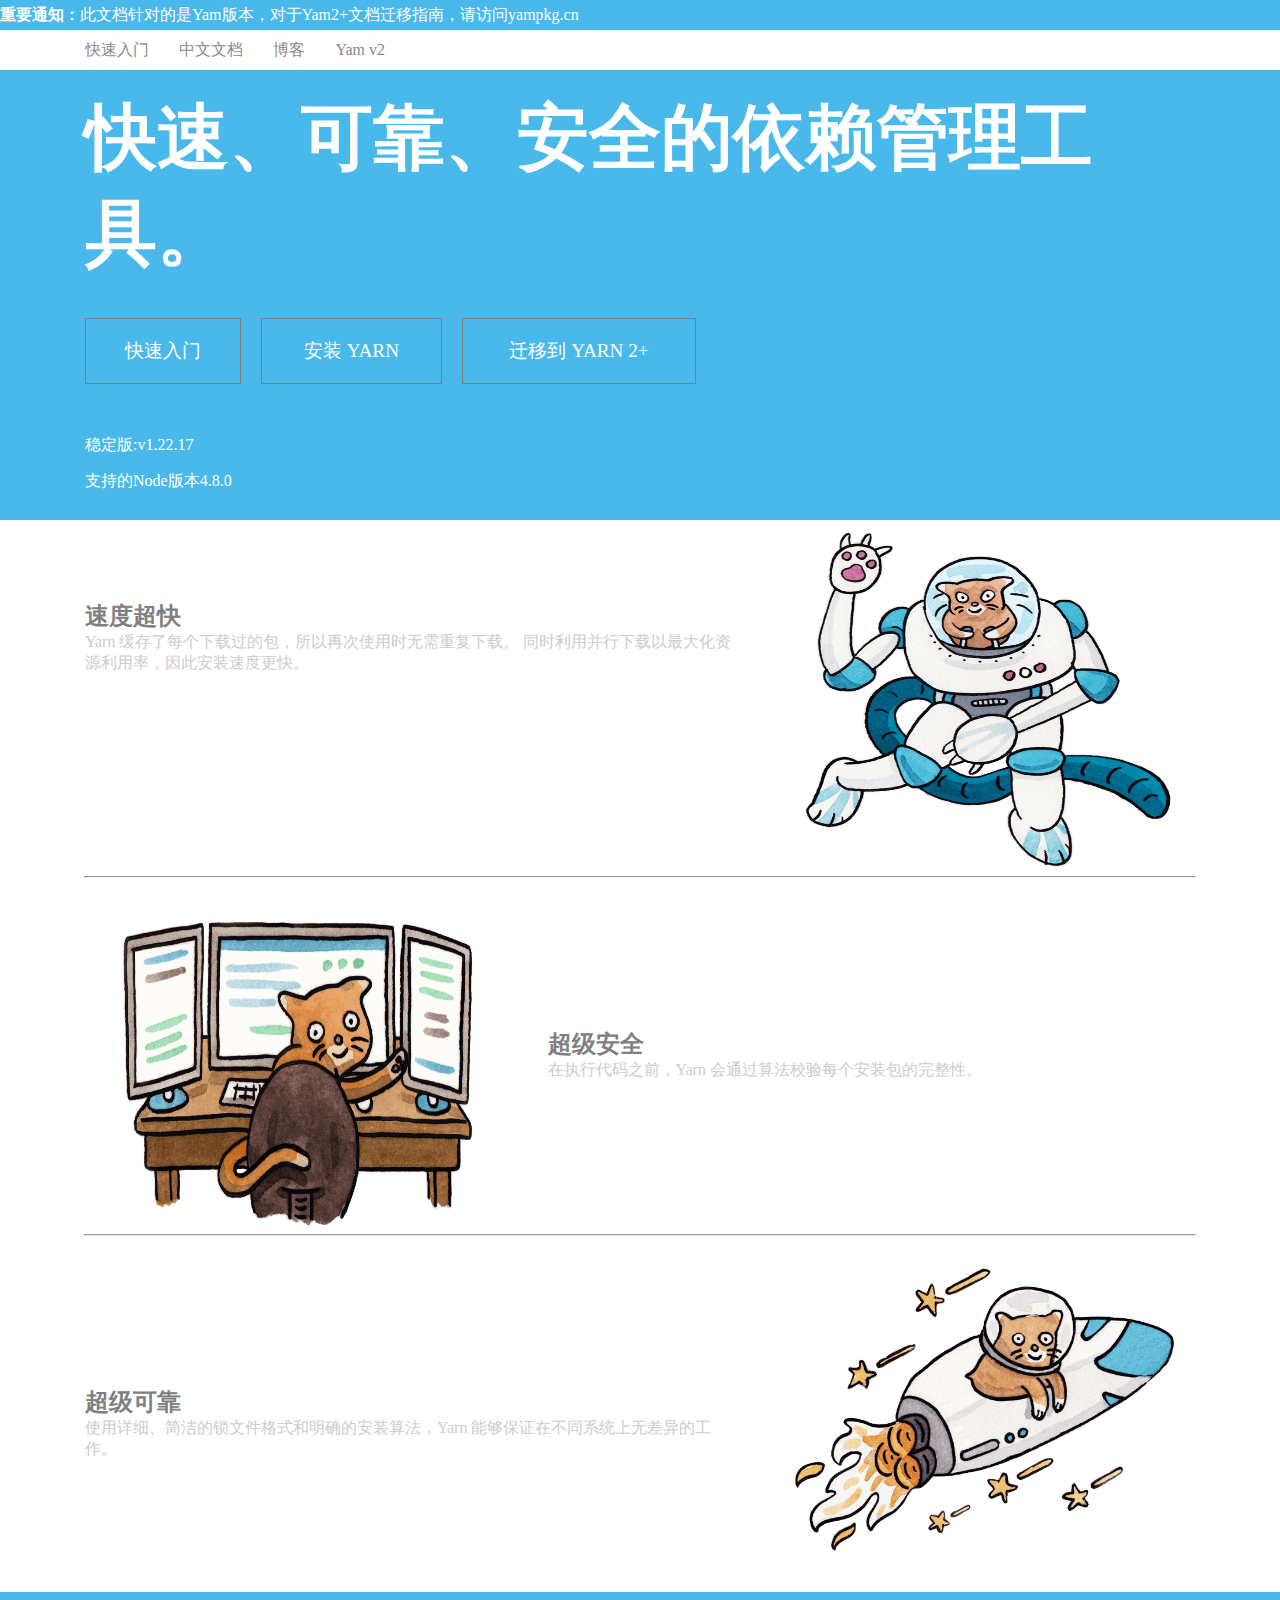
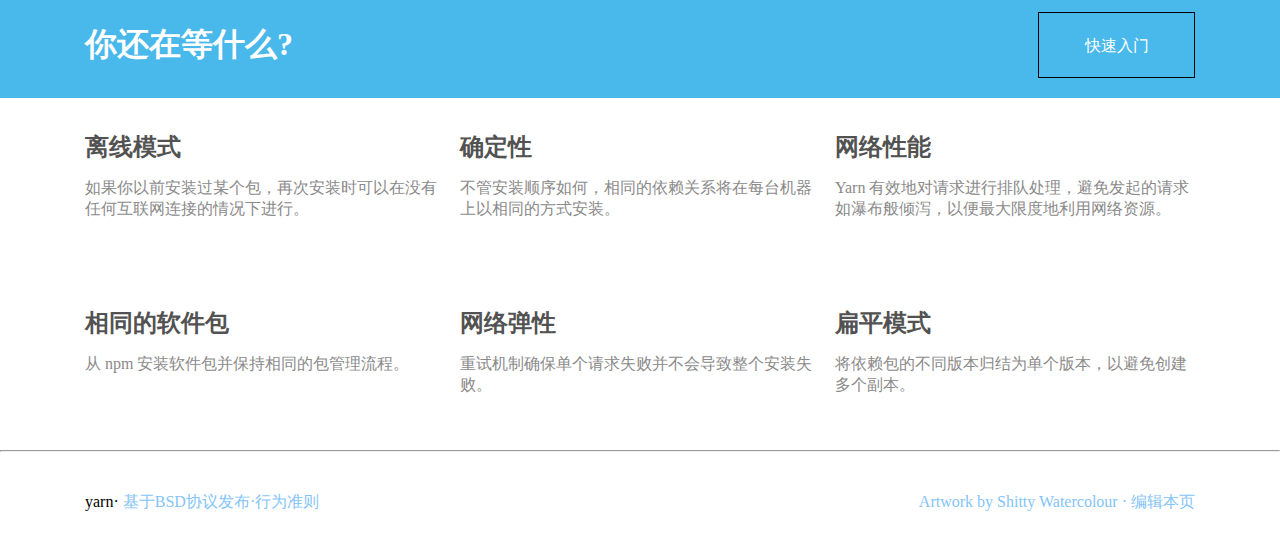
==== index.html @ 61033723 "one提交" ====
<!DOCTYPE html>
<html lang="en">
<head>
    <meta charset="UTF-8">
    <meta name="viewport" content="width=device-width, initial-scale=1.0">
    <title>Document</title>
    <link rel="stylesheet" href="css/index.css">
</head>
<body>
    <div class="top-notice">
        <h4>重要通知：</h4>
        <p>此文档针对的是Yam版本，对于Yam2+文档迁移指南，请访问yampkg.cn</p>
    </div>
    <div class="top-nav">
        <div class="topnav-center w">
            <ul>
                <li><a href="#">快速入门</a></li>
                <li><a href="#">中文文档</a></li>
                <li><a href="#">博客</a></li>
                <li><a href="#">Yam v2</a></li>
            </ul>
            <ul>
                <li><a href="#">

                </a></li>
                <li><a href="#">

                </a></li>
                <li><a href="#">

                </a></li>
                <li><a href="#">

                </a></li>
            </ul>
        </div>
    </div>
    <!-- top结束 -->
    <!-- banner下载部分 -->
    <div class="banner-dow">
        <div class="download w">
            <h1>快速、可靠、安全的依赖管理工具。</h1>
            <div class="dow-nav">
                <div class="door">
                    <a href="#">快速入门</a>
                </div>
                <div class="yarn">
                    <a href="#">安装 YARN</a>

                </div>
                <div class="yarn2">
                    <a href="#">迁移到 YARN 2+</a>
                </div>
            </div>
            <div class="dow-foot">
                <p><a href="#">稳定版:v1.22.17</a></p>
                <p><a href="#">支持的Node版本4.8.0</a></p>
            </div>
        </div>
    </div>
    <!-- banner下载部分结束 -->
     <!-- 介绍部分开始 -->
      <div class="introduce">
        <div class="intro-mean w">
            <div class="intro-l">
                <h2>速度超快</h2>
                <p>
                    Yarn 缓存了每个下载过的包，所以再次使用时无需重复下载。 同时利用并行下载以最大化资源利用率，因此安装速度更快。
                </p>
            </div>
            <div class="intro-r">
              <img src="images/2.png" alt="">
            </div>
        </div>
        <hr class="w">
        <div class="intro-mean w">
            <div class="intro-r">
                <img src="images/3.png" alt="">
              </div>
            <div class="intro-l">
                <h2>超级安全</h2>
                <p>
                     在执行代码之前，Yarn 会通过算法校验每个安装包的完整性。
                </p>
            </div>
            
        </div>
        <hr class="w">
        <div class="intro-mean w">
            <div class="intro-l intro-3">
                <h2>超级可靠</h2>
                <p>
                    使用详细、简洁的锁文件格式和明确的安装算法，Yarn 能够保证在不同系统上无差异的工作。
                </p>
            </div>
            <div class="intro-r">
              <img src="images/1.png" alt="">
            </div>
        </div>
      </div>
      <!-- 介绍结束 -->
       <div class="what">
            <div class="what-center w">
                <h1>你还在等什么?</h1>
                <div class="what-door">
                    <a href="#">快速入门</a>
                </div>
            </div>
       </div>
       <!-- what结束 -->
        <!-- end开始 -->
         <div class="end w">
            <ul>
                <li><a href="#">
                    <h2>
                        离线模式
                    </h2>
                    <p>
                        如果你以前安装过某个包，再次安装时可以在没有任何互联网连接的情况下进行。
                    </p>
                </a></li>
                <li><a href="#">
                    <h2>
                        确定性
                    </h2>
                    <p>
                        不管安装顺序如何，相同的依赖关系将在每台机器上以相同的方式安装。 
                    </p>
                </a></li>
                <li><a href="#">
                    <h2>
                        网络性能
                    </h2>
                    <p>
                        Yarn 有效地对请求进行排队处理，避免发起的请求如瀑布般倾泻，以便最大限度地利用网络资源。
                    </p>
                </a></li>
                <li><a href="#">
                    <h2>
                        相同的软件包
                    </h2>
                    <p>
                        从 npm 安装软件包并保持相同的包管理流程。
                    </p>
                </a></li>
                <li><a href="#">
                    <h2>
                        网络弹性
                    </h2>
                    <p>
                        重试机制确保单个请求失败并不会导致整个安装失败。
                    </p>
                </a></li>
                <li><a href="#">
                    <h2>
                        扁平模式
                    </h2>
                    <p>
                        将依赖包的不同版本归结为单个版本，以避免创建多个副本。
                    </p>
                </a></li>
            </ul>
         </div>
         <hr>
         <!-- foot开始 -->
         <div class="foot w">
            <p>
                <span>yarn·</span>
                <a href="#">
                    基于BSD协议发布·行为准则
                </a>
                
            </p>
            <p>
                <a href="#">
                  Artwork by Shitty Watercolour · 编辑本页
                </a>
                
            </p>
         </div>

</body>
</html>
---- css/index.css ----
* {
    margin: 0;
    padding: 0;
}

ul li {
    list-style: none;
}

a {
    text-decoration: none;
}

input {
    border: none;
    outline: none;
}

.w {
    width: 1110px;
    margin: 0 auto;
}

.top-notice {
    height: 30px;
    background-color: rgb(73, 184, 235);
    display: flex;
    align-items: center;
    color: white;
}

.top-nav {
    height: 40px;
    display: flex;
    align-items: center;
    justify-content: center;
}

.topnav-center {
    width: 1110px;
    color: #928e8e;
    height: 40px;
    display: flex;
    justify-content: space-between;
   
}

ul {
    width: 300px;
    height: 40px;
   
    display: flex;
    justify-content: space-between;
    align-items: center;
}

ul li a {
    display: block;
    color: #8b8a8a;
}
/* banner下载部分 */
.banner-dow {
    height: 410px;
    background-color: rgb(73, 184, 235);
    padding: 20px 0;
}

h1 {
    color: white;
    font-size: 4.5em;
}

.dow-nav {
    display: flex;
    height: 138px;
    justify-content: left;
    align-items: center;
}

.dow-nav a {
    color: white;
    display: block;
    height: 64px;
    font-size: 1.2rem;
    text-align: center;
    line-height: 64px;
}

.dow-nav div {
    height: 64px;
    border: 1px solid gray;
    margin-right: 20px;
}

.dow-nav .door {
    width: 154px;
}

.dow-nav .yarn {
    width: 179px;
}

.dow-nav .yarn2 {
    width: 232px;
}

.dow-foot a {
    color: white;
    display: block;
}

.dow-foot p {
    margin-top: 15px;
}

/* banner下载部分结束 */
/* 介绍部分开始 */

.introduce .intro-mean {
    height: 316px;
    display: flex;
    justify-content: space-between;
    align-items: center;
    padding: 20px 0;
}

.introduce .intro-mean img {
    width: 432.5px;
    height: 346px;
    vertical-align: middle;
}

.intro-l {
    width: 647.5px;
    height: 196px;
}

.intro-mean .intro-l:last-child h2
 {
    margin-top: 70px;
    color: gray;
}

.intro-3 h2 {
    margin-top: 70px;
    
}

.intro-mean p {
    color: #ccc;
}

.intro-mean h2 {
    color: gray;
}

.intro-r {
    width: 433px;
    height: 346px;
}

/* 介绍结束 */

.what {
    /* height: 136px; */
    background-color: rgb(73, 184, 235);
    padding: 20px 0;
}

.what-center {
    display: flex;
    justify-content: space-between;
    align-items: center;
    color: white;
}

.what-center h1 {
    font-size: 2rem;
}

.what-door {
    width: 155px;
    height: 64px;
    border: 1px solid black;
}

.what-door a {
    display: block;
    height: 65px;
    line-height: 65px;
    text-align: center;
    color: white;
}

/* what结束 */
/* end开始 */
.end {
    height: 352px;
}
.end ul {
    width: 100%;
    height: 352px;
    display: flex;
    justify-content: space-between;
    align-items: center;
    flex-wrap: wrap;
}
.end li {
    height: 130px;
    width: 360px;
    margin-top: 20px;
}

.end h2 {
    color: rgb(82, 82, 82);
    margin-bottom: 15px;
}

/* end结束 foot开始 */
.foot {
    height: 100px;
}
.foot a {
    /* display: block; */
    color: rgb(132, 196, 248);
}

.foot p:first-child {
    float: left;
}

.foot p:last-child {
    float: right;
}

.foot p {
    margin-top: 40px;
}
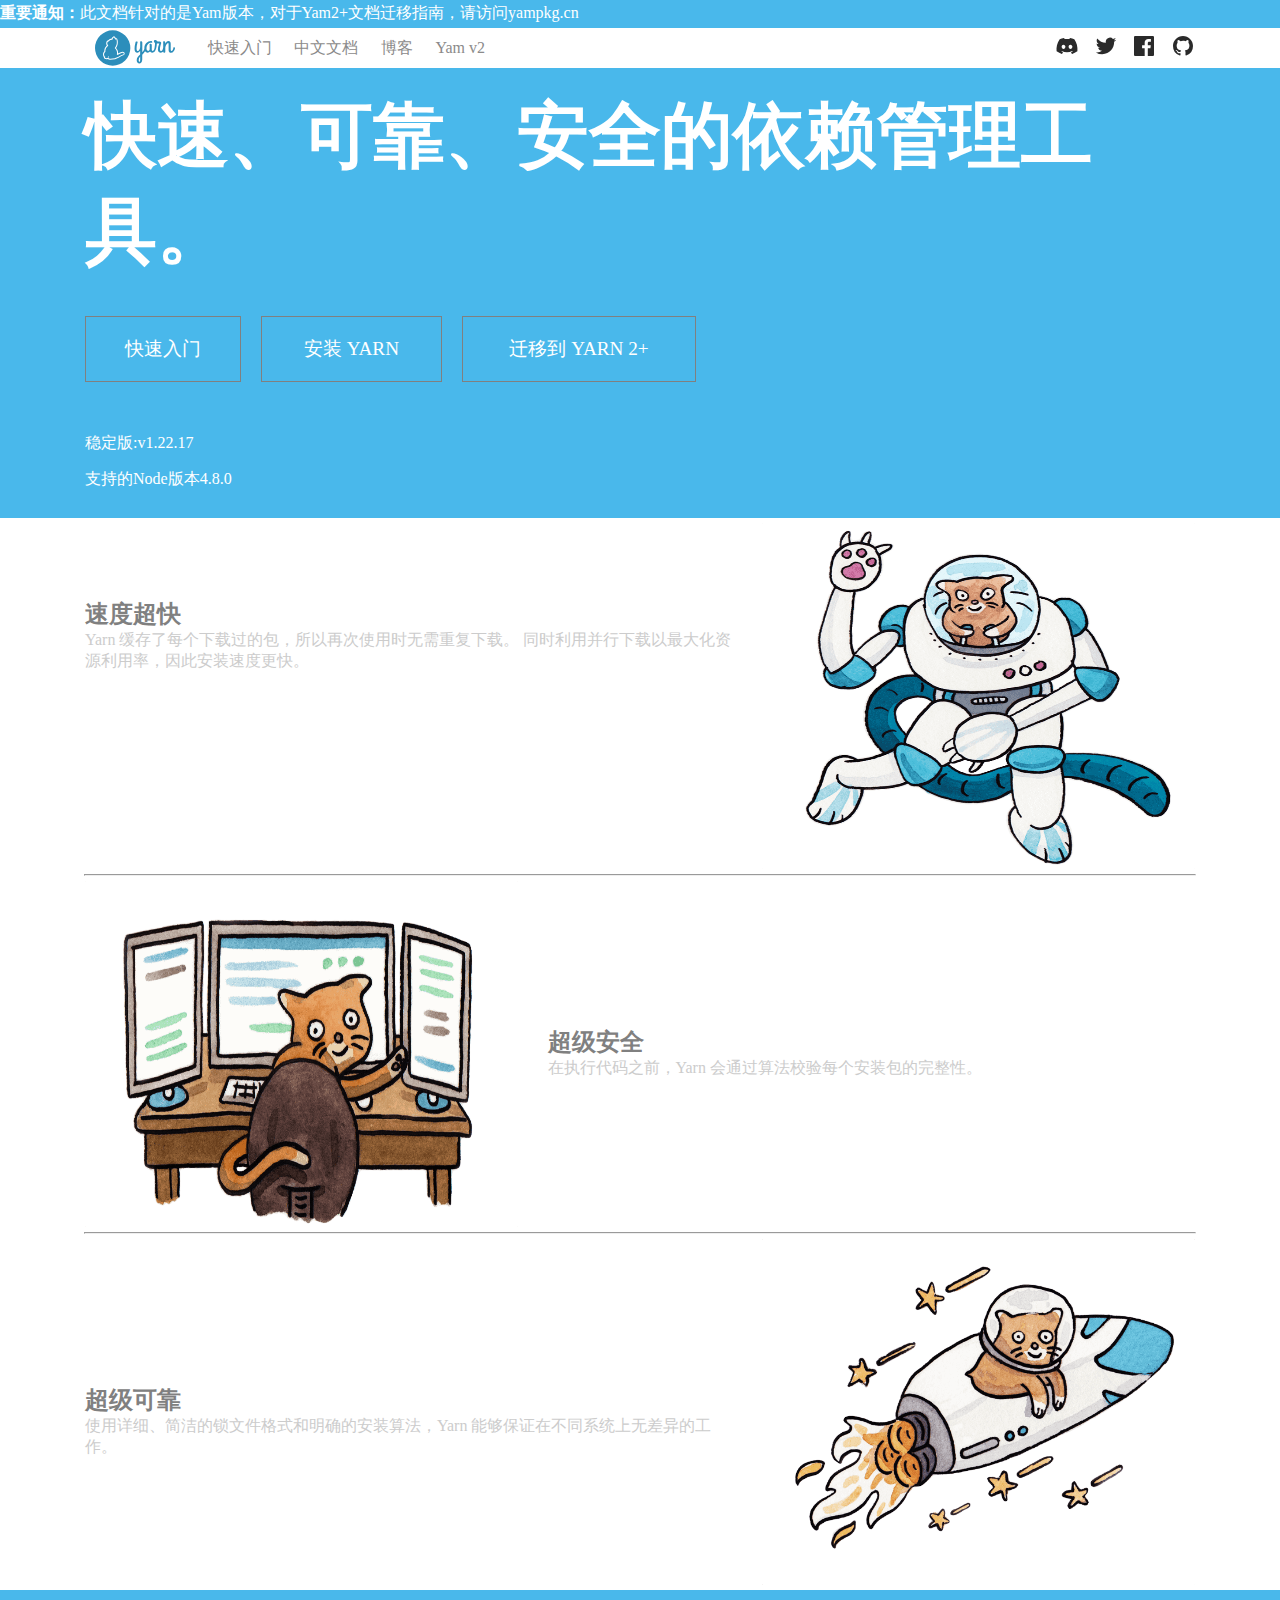
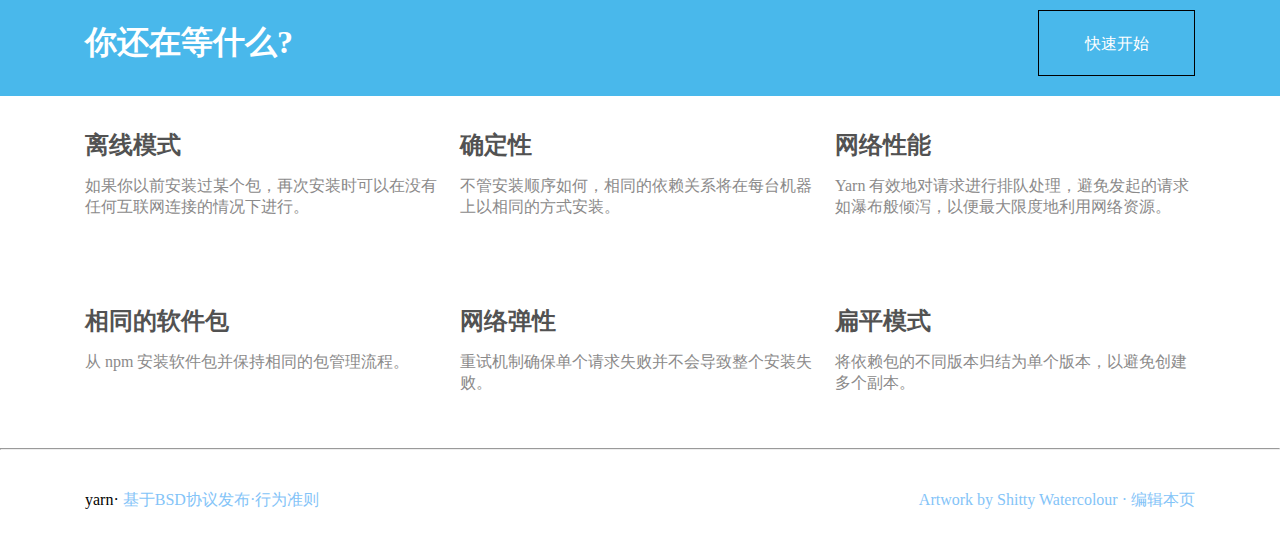
==== commit a97b8be7: "上传js跳转链接" ====
--- a/index.html
+++ b/index.html
@@ -7,6 +7,25 @@
     <link rel="stylesheet" href="css/index.css">
 </head>
 <body>
+    <svg height="0" width="0">
+        <symbol id ="discord" xmlns="http://www.w3.org/2000/svg" viewBox="0 0 24 24">
+            <path fill="#2a2a2a"
+                d="M19.27 5.33C17.94 4.71 16.5 4.26 15 4a.1.1 0 0 0-.07.03c-.18.33-.39.76-.53 1.09a16.1 16.1 0 0 0-4.8 0c-.14-.34-.35-.76-.54-1.09c-.01-.02-.04-.03-.07-.03c-1.5.26-2.93.71-4.27 1.33c-.01 0-.02.01-.03.02c-2.72 4.07-3.47 8.03-3.1 11.95c0 .02.01.04.03.05c1.8 1.32 3.53 2.12 5.24 2.65c.03.01.06 0 .07-.02c.4-.55.76-1.13 1.07-1.74c.02-.04 0-.08-.04-.09c-.57-.22-1.11-.48-1.64-.78c-.04-.02-.04-.08-.01-.11c.11-.08.22-.17.33-.25c.02-.02.05-.02.07-.01c3.44 1.57 7.15 1.57 10.55 0c.02-.01.05-.01.07.01c.11.09.22.17.33.26c.04.03.04.09-.01.11c-.52.31-1.07.56-1.64.78c-.04.01-.05.06-.04.09c.32.61.68 1.19 1.07 1.74c.03.01.06.02.09.01c1.72-.53 3.45-1.33 5.25-2.65c.02-.01.03-.03.03-.05c.44-4.53-.73-8.46-3.1-11.95c-.01-.01-.02-.02-.04-.02M8.52 14.91c-1.03 0-1.89-.95-1.89-2.12s.84-2.12 1.89-2.12c1.06 0 1.9.96 1.89 2.12c0 1.17-.84 2.12-1.89 2.12m6.97 0c-1.03 0-1.89-.95-1.89-2.12s.84-2.12 1.89-2.12c1.06 0 1.9.96 1.89 2.12c0 1.17-.83 2.12-1.89 2.12" />
+        </symbol>
+        <symbol id ="t" xmlns="http://www.w3.org/2000/svg" viewBox="0 0 24 24">
+            <path fill="#2a2a2a"
+                d="M22.213 5.656a8.4 8.4 0 0 1-2.402.658A4.2 4.2 0 0 0 21.649 4c-.82.488-1.719.83-2.655 1.015a4.182 4.182 0 0 0-7.126 3.814a11.87 11.87 0 0 1-8.621-4.37a4.17 4.17 0 0 0-.566 2.103c0 1.45.739 2.731 1.86 3.481a4.2 4.2 0 0 1-1.894-.523v.051a4.185 4.185 0 0 0 3.355 4.102a4.2 4.2 0 0 1-1.89.072A4.185 4.185 0 0 0 8.02 16.65a8.4 8.4 0 0 1-6.192 1.732a11.83 11.83 0 0 0 6.41 1.88c7.694 0 11.9-6.373 11.9-11.9q0-.271-.012-.541a8.5 8.5 0 0 0 2.086-2.164" />
+         </symbol>
+        <symbol id="f" xmlns="http://www.w3.org/2000/svg" viewBox="0 0 24 24">
+            <path fill="#2a2a2a"
+                d="M20.9 2H3.1A1.1 1.1 0 0 0 2 3.1v17.8A1.1 1.1 0 0 0 3.1 22h9.58v-7.75h-2.6v-3h2.6V9a3.64 3.64 0 0 1 3.88-4a20 20 0 0 1 2.33.12v2.7H17.3c-1.26 0-1.5.6-1.5 1.47v1.93h3l-.39 3H15.8V22h5.1a1.1 1.1 0 0 0 1.1-1.1V3.1A1.1 1.1 0 0 0 20.9 2" />
+        </symbol>
+        <symbol id="github" xmlns="http://www.w3.org/2000/svg" viewBox="0 0 24 24">
+            <path fill="#2a2a2a"
+                d="M12.001 2c-5.525 0-10 4.475-10 10a9.99 9.99 0 0 0 6.837 9.488c.5.087.688-.213.688-.476c0-.237-.013-1.024-.013-1.862c-2.512.463-3.162-.612-3.362-1.175c-.113-.288-.6-1.175-1.025-1.413c-.35-.187-.85-.65-.013-.662c.788-.013 1.35.725 1.538 1.025c.9 1.512 2.337 1.087 2.912.825c.088-.65.35-1.087.638-1.337c-2.225-.25-4.55-1.113-4.55-4.938c0-1.088.387-1.987 1.025-2.687c-.1-.25-.45-1.275.1-2.65c0 0 .837-.263 2.75 1.024a9.3 9.3 0 0 1 2.5-.337c.85 0 1.7.112 2.5.337c1.913-1.3 2.75-1.024 2.75-1.024c.55 1.375.2 2.4.1 2.65c.637.7 1.025 1.587 1.025 2.687c0 3.838-2.337 4.688-4.562 4.938c.362.312.675.912.675 1.85c0 1.337-.013 2.412-.013 2.75c0 .262.188.574.688.474A10.02 10.02 0 0 0 22 12c0-5.525-4.475-10-10-10" />
+        </symbol>
+
+    </svg>
     <div class="top-notice">
         <h4>重要通知：</h4>
         <p>此文档针对的是Yam版本，对于Yam2+文档迁移指南，请访问yampkg.cn</p>
@@ -14,6 +33,9 @@
     <div class="top-nav">
         <div class="topnav-center w">
             <ul>
+                <li><a href="#">
+                    <img src="images/yarn.svg" alt="">
+                </a></li>
                 <li><a href="#">快速入门</a></li>
                 <li><a href="#">中文文档</a></li>
                 <li><a href="#">博客</a></li>
@@ -21,16 +43,24 @@
             </ul>
             <ul>
                 <li><a href="#">
-
-                </a></li>
-                <li><a href="#">
-
-                </a></li>
-                <li><a href="#">
-
-                </a></li>
-                <li><a href="#">
-
+                    <svg width="24px" height="24px">
+                        <use xlink:href="#discord"></use>
+                    </svg>
+                </a></li>
+                <li><a href="#">
+                    <svg width="24px" height="24px">
+                        <use xlink:href="#t"></use>
+                    </svg>
+                </a></li>
+                <li><a href="#">
+                    <svg width="24px" height="24px">
+                        <use xlink:href="#f"></use>
+                    </svg>
+                </a></li>
+                <li><a href="#">
+                    <svg width="24px" height="24px">
+                        <use xlink:href="#github"></use>
+                    </svg>
                 </a></li>
             </ul>
         </div>
@@ -103,7 +133,7 @@
             <div class="what-center w">
                 <h1>你还在等什么?</h1>
                 <div class="what-door">
-                    <a href="#">快速入门</a>
+                    <a href="js.html">快速开始</a>
                 </div>
             </div>
        </div>
--- a/css/index.css
+++ b/css/index.css
@@ -22,6 +22,7 @@
 }
 
 .top-notice {
+    margin-top: -20px;
     height: 30px;
     background-color: rgb(73, 184, 235);
     display: flex;
@@ -34,6 +35,13 @@
     display: flex;
     align-items: center;
     justify-content: center;
+}
+
+.top-nav img {
+    width: 100px;
+    height: 80px;
+    vertical-align: middle;
+
 }
 
 .topnav-center {
@@ -45,14 +53,24 @@
    
 }
 
-ul {
-    width: 300px;
+.topnav-center ul:first-child {
+    width: 400px;
     height: 40px;
    
     display: flex;
     justify-content: space-between;
     align-items: center;
 }
+
+.topnav-center ul:last-child {
+    width: 140px;
+    height: 40px;
+    display: flex;
+    justify-content: space-between;
+    align-items: center;
+}
+
+
 
 ul li a {
     display: block;
